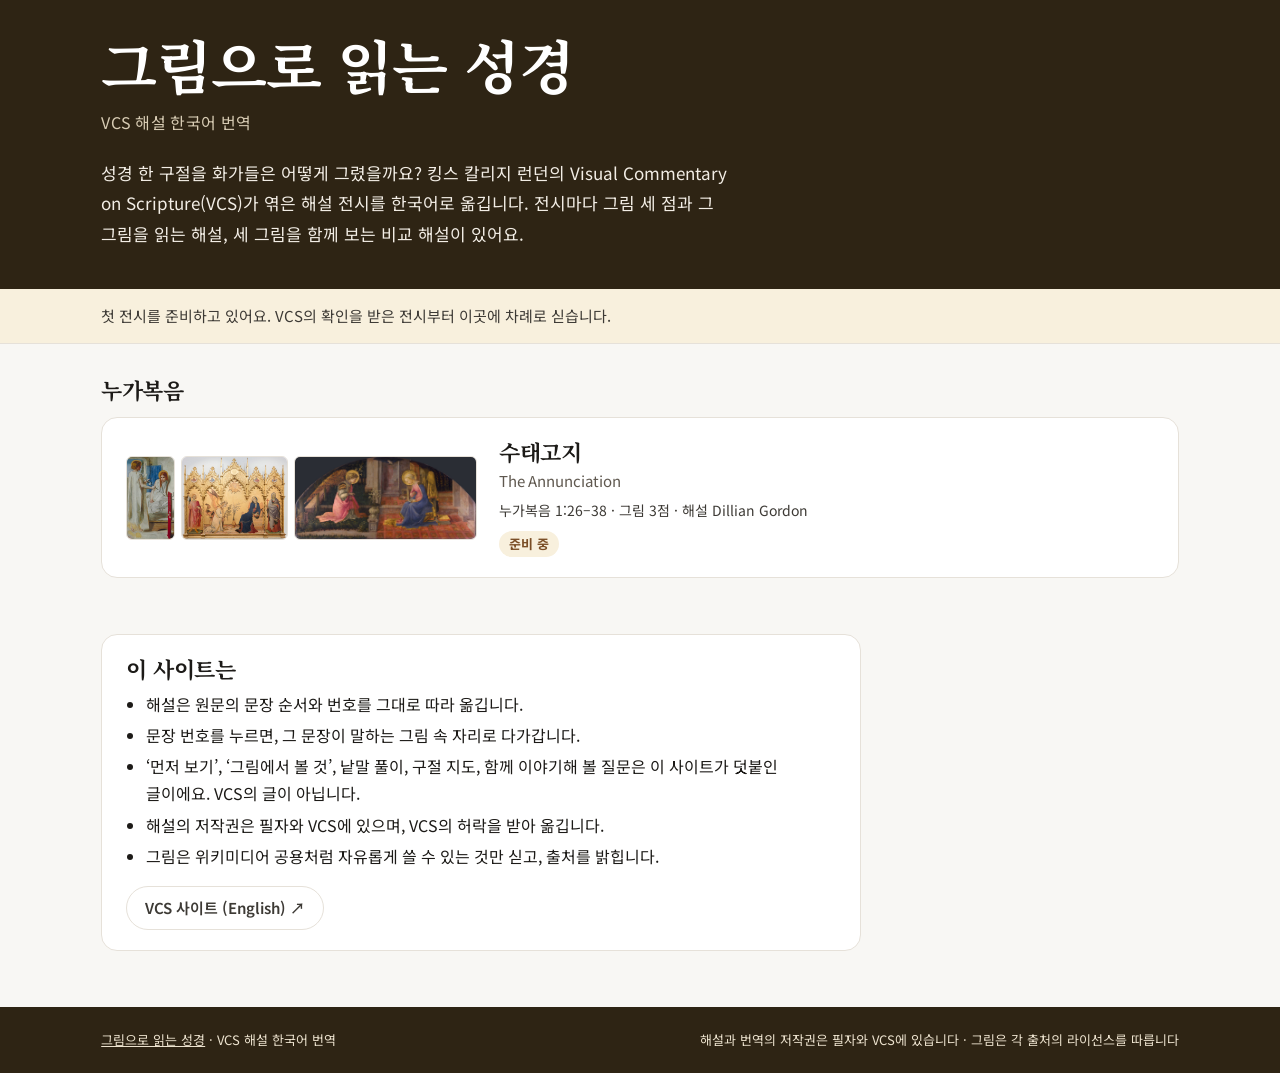
==== index.html @ fe36d5ec "그림으로 읽는 성경 첫 틀: 수태고지 전시와 페이지 만들기 도구 - 첫 화면, 수태고지 전시 페이지(번역 자리만 있는 틀), 페이지 만들기 도구 - 검토용 링크: 번역을 브라우저 " ====
<!doctype html>
<html lang="ko">
<head>
<meta charset="utf-8">
<meta name="viewport" content="width=device-width, initial-scale=1">
<meta name="robots" content="noindex">
<title>그림으로 읽는 성경 — VCS 해설 한국어 번역</title>
<meta name="description" content="킹스 칼리지 런던의 Visual Commentary on Scripture(VCS)가 엮은 해설 전시를 VCS의 허락을 받아 한국어로 옮기는 사이트.">
<link rel="preconnect" href="https://fonts.googleapis.com">
<link rel="preconnect" href="https://fonts.gstatic.com" crossorigin>
<link href="https://fonts.googleapis.com/css2?family=Noto+Sans+KR:wght@400;600;700&family=Noto+Serif+KR:wght@600;700&display=swap" rel="stylesheet">
<link rel="stylesheet" href="exhibit.css">
</head>
<body>
<!-- VCS의 확인을 받기 전까지는 검색에 나오지 않게(noindex) 둔다. -->
<header class="vx-top vx-home-top"><div class="vx-wrap">
  <h1>그림으로 읽는 성경</h1>
  <p class="vx-home-sub">VCS 해설 한국어 번역</p>
  <p class="vx-lead">성경 한 구절을 화가들은 어떻게 그렸을까요? 킹스 칼리지 런던의 Visual Commentary on Scripture(VCS)가 엮은 해설 전시를 한국어로 옮깁니다. 전시마다 그림 세 점과 그 그림을 읽는 해설, 세 그림을 함께 보는 비교 해설이 있어요.</p>
</div></header>

<div class="vx-notice"><div class="vx-wrap"><p>첫 전시를 준비하고 있어요. VCS의 확인을 받은 전시부터 이곳에 차례로 싣습니다.</p></div></div>

<main class="vx-wrap vx-main">
  <section class="vx-book" aria-labelledby="b-luke">
    <h2 id="b-luke">누가복음</h2>
    <a class="vx-card vx-ex" href="annunciation.html">
      <span class="strip" aria-hidden="true">
        <img src="img/annunciation/rossetti-650.jpg" alt="" width="48" height="84">
        <img src="img/annunciation/simone-1400.jpg" alt="" width="108" height="84">
        <img src="img/annunciation/lippi-1600.jpg" alt="" width="186" height="84">
      </span>
      <div>
        <h3>수태고지</h3>
        <p class="en" lang="en">The Annunciation</p>
        <p class="ref">누가복음 1:26–38 · 그림 3점 · 해설 Dillian Gordon</p>
        <span class="vx-chip-st">준비 중</span>
      </div>
    </a>
  </section>

  <section class="vx-card vx-about" aria-labelledby="about">
    <h2 id="about">이 사이트는</h2>
    <ul>
      <li>해설은 원문의 문장 순서와 번호를 그대로 따라 옮깁니다.</li>
      <li>문장 번호를 누르면, 그 문장이 말하는 그림 속 자리로 다가갑니다.</li>
      <li>‘먼저 보기’, ‘그림에서 볼 것’, 낱말 풀이, 구절 지도, 함께 이야기해 볼 질문은 이 사이트가 덧붙인 글이에요. VCS의 글이 아닙니다.</li>
      <li>해설의 저작권은 필자와 VCS에 있으며, VCS의 허락을 받아 옮깁니다.</li>
      <li>그림은 위키미디어 공용처럼 자유롭게 쓸 수 있는 것만 싣고, 출처를 밝힙니다.</li>
    </ul>
    <p class="vx-btns" style="margin:16px 0 0"><a class="vx-btn" href="https://thevcs.org/">VCS 사이트 (English) ↗</a></p>
  </section>
</main>

<footer class="vx-foot"><div class="vx-wrap">
  <span><a href="index.html">그림으로 읽는 성경</a> · VCS 해설 한국어 번역</span>
  <span>해설과 번역의 저작권은 필자와 VCS에 있습니다 · 그림은 각 출처의 라이선스를 따릅니다</span>
</div></footer>
</body>
</html>
---- exhibit.css ----
/* 그림으로 읽는 성경 (VCS 해설 한국어 번역) — 공통 모양
   VOICE 조용한 전시실 안내문처럼, 쉬운 말과 넉넉한 여백
   PICTURE 그림을 크게 걸고, 해설의 문장 번호를 누르면 그 자리로 다가간다
   COLOUR 따뜻한 종이색 바탕과 먹색 글, 금빛 한 점, 그림 위 표시는 짙은 청록 하나
   TYPE Noto Serif KR(제목) + Noto Sans KR(본문)
   LAYOUT 넓은 화면: 그림 왼쪽 고정, 해설 오른쪽 / 가로로 긴 그림·휴대폰: 그림 위, 해설 아래 */
:root{color-scheme:light dark;
--bg:light-dark(#F8F7F4,#151311);--surface:light-dark(#FFFFFF,#1E1B18);--ink:light-dark(#1C1A17,#F1ECE4);--ink2:light-dark(#3D3A35,#D9D2C7);
--muted:light-dark(#5F584F,#B3AA9E);--line:light-dark(#E6E1D9,#36312B);--accent:light-dark(#8C6414,#E6C46F);--soft:light-dark(#F8F0DD,#2F2716);
--deep:#2E2414;--flame:#E9B44C;--sand:light-dark(#F3EDE3,#25201A);--earth:light-dark(#7A4E26,#E3B98C);
--wall:#24211d;--pin:#00699F;--pin-ink:#FFFFFF;--hl:light-dark(#FCEFC8,#3A2F17);
--sans:"Noto Sans KR","Apple SD Gothic Neo","Malgun Gothic",system-ui,sans-serif;--serif:"Noto Serif KR","AppleMyungjo","Batang",serif}
*{box-sizing:border-box;min-width:0}
html,body{margin:0}
body{background:var(--bg);color:var(--ink);font:16px/1.7 var(--sans);word-break:keep-all;overflow-wrap:break-word;overflow-x:clip;-webkit-font-smoothing:antialiased}
img{max-width:100%;display:block}
a{color:var(--accent)}
a:focus-visible,button:focus-visible{outline:3px solid var(--accent);outline-offset:2px}
h1,h2,h3{font-family:var(--serif);margin:0;line-height:1.25;letter-spacing:-.02em;text-wrap:balance}
.vx-wrap{max-width:1180px;margin:0 auto;padding:0 max(4vw,16px)}

/* 머리 */
.vx-top{background:var(--deep);color:#F3EEE6;padding:24px 0 34px}
.vx-bar{display:flex;flex-wrap:wrap;align-items:center;justify-content:space-between;gap:12px}
.vx-crumb{display:flex;flex-wrap:wrap;gap:6px 8px;font-size:14px;color:#E9DFCB}
.vx-crumb a{color:inherit;text-decoration:none}
.vx-crumb a:hover{text-decoration:underline}
.vx-brand{display:inline-flex;flex-wrap:wrap;align-items:baseline;gap:2px 8px}
.vx-brand b{font-family:var(--serif);font-size:16px;font-weight:700;color:#fff;letter-spacing:-.01em}
.vx-brand small{font-size:12px;color:#D8CCB4;letter-spacing:.02em}
.vx-pill{display:inline-flex;align-items:center;min-height:44px;padding:0 18px;border-radius:999px;border:1px solid rgba(255,255,255,.45);color:#fff;font-size:14px;font-weight:700;text-decoration:none}
.vx-pill:hover{background:rgba(255,255,255,.1)}
.vx-ref{margin:18px 0 6px;font-size:15px;font-weight:700;color:var(--flame);letter-spacing:.02em}
.vx-top h1{font-size:clamp(34px,5vw,50px);color:#fff}
.vx-orig{margin:6px 0 0;font-size:18px;color:#EDE3CF}
.vx-meta{margin:6px 0 0;font-size:15px;color:#EDE3CF}

/* 출처 안내 */
.vx-notice{background:var(--soft);border-bottom:1px solid var(--line)}
.vx-notice p{margin:0;padding:14px 0;font-size:15px;color:var(--ink2)}
.vx-pending{margin:0 0 4px;padding:12px 16px;border:1px dashed var(--earth);border-radius:12px;color:var(--ink2);font-size:15px;background:var(--surface)}
.vx-review{display:flex;flex-wrap:wrap;align-items:center;gap:8px 16px}
.vx-review p{margin:0}
.vx-review .vx-en-note{flex:1 1 320px;font-size:14px;color:var(--muted)}
.vx-review .vx-btn[aria-pressed=true]{background:var(--pin);border-color:var(--pin);color:#fff}

main.vx-main{display:flex;flex-direction:column;gap:56px;padding-top:32px;padding-bottom:56px}

/* 본문 카드, 구절 지도 */
.vx-card{background:var(--surface);border:1px solid var(--line);border-radius:16px;padding:20px 24px}
.vx-eyebrow{margin:0 0 4px;font-size:13px;font-weight:700;color:var(--accent);letter-spacing:.04em}
.vx-passage{display:flex;flex-wrap:wrap;align-items:center;justify-content:space-between;gap:14px 24px}
.vx-passage h2{font-size:24px}
.vx-btns{display:flex;flex-wrap:wrap;gap:10px}
.vx-btn{display:inline-flex;align-items:center;min-height:44px;padding:0 18px;border-radius:999px;border:1px solid var(--line);background:var(--surface);color:var(--ink2);font:600 15px/1.2 var(--sans);text-decoration:none;cursor:pointer}
.vx-btn.solid{background:var(--accent);border-color:var(--accent);color:light-dark(#fff,#1C1A17)}
.vx-btn:hover{border-color:var(--accent)}
.vx-map h2{font-size:22px;margin-bottom:4px}
.vx-map .vx-lead{margin:0 0 12px;color:var(--muted);font-size:15px}
.vx-map ul{list-style:none;margin:0;padding:0;border-top:1px solid var(--line)}
.vx-map li{display:grid;grid-template-columns:minmax(0,1fr) auto;gap:6px 16px;align-items:center;padding:12px 0;border-bottom:1px solid var(--line)}
.vx-map .d{color:var(--ink2)}
.vx-map .v{font-weight:700;margin-right:8px}
.vx-map q{font-family:var(--serif);quotes:"“" "”"}
.vx-map .go{display:flex;flex-wrap:wrap;gap:8px;justify-content:flex-end}
.vx-chip{min-height:40px;padding:0 14px;border-radius:999px;border:1.5px solid var(--pin);background:transparent;color:light-dark(var(--pin),#7FC6EC);font:600 14px/1 var(--sans);cursor:pointer}
.vx-chip:hover{background:light-dark(#E6F2F9,#12303F)}

/* 작품 한 편 */
.vx-work{scroll-margin-top:12px}
.vx-head{max-width:760px}
.vx-head h2{font-size:clamp(26px,3.4vw,34px)}
.vx-sub{margin:6px 0 0;color:var(--muted);font-size:15px}
.vx-first{display:flex;gap:10px;align-items:baseline;margin:16px 0 0;padding:12px 16px;border-radius:12px;background:var(--soft);font-size:16px;max-width:760px}
.vx-first b{flex:none;font-size:13px;color:var(--earth);letter-spacing:.04em}
.vx-ours{font-size:12px;color:var(--muted);margin-left:auto;flex:none}
.vx-body{display:grid;grid-template-columns:minmax(0,1fr) minmax(0,1.05fr);gap:clamp(20px,3vw,40px);align-items:start;margin-top:22px}
.vx-body.tall{grid-template-columns:auto minmax(0,1fr)}
.vx-body.wide{grid-template-columns:minmax(0,1fr)}
.vx-body.wide .vx-text{max-width:780px}
.vx-viewer{position:sticky;top:12px}
.vx-body.wide .vx-viewer{position:static}

/* 그림 보기 */
.vx-stage{position:relative;width:min(100%,calc(72vh * var(--ar)));aspect-ratio:var(--ar);background:var(--wall);border-radius:8px;overflow:hidden;touch-action:pan-y;cursor:grab;user-select:none;-webkit-user-select:none}
.vx-body.tall .vx-viewer{width:min(46vw,calc(72vh * var(--ar)))}
.vx-body.tall .vx-stage{width:100%}
.vx-body.wide .vx-stage{width:min(100%,calc(64vh * var(--ar)))}
.vx-stage.zoomed{touch-action:none}
.vx-stage.drag{cursor:grabbing}
.vx-world{position:absolute;inset:0;transform-origin:0 0;will-change:transform}
.vx-world img{width:100%;height:100%;pointer-events:none;-webkit-user-drag:none}
.vx-ov{position:absolute;inset:0;pointer-events:none}
.vx-pin{position:absolute;width:30px;height:30px;margin:-15px 0 0 -15px;border-radius:50%;border:2px solid #fff;background:var(--pin);color:var(--pin-ink);font:700 14px/1 var(--sans);display:grid;place-items:center;box-shadow:0 0 0 2px rgba(0,0,0,.5);cursor:pointer;pointer-events:auto;padding:0;transition:opacity .2s}
.vx-pin.dim{opacity:.3}
.vx-pin:focus-visible{outline:3px solid #fff;outline-offset:3px}
.vx-box{position:absolute;border:3px solid #2FB7F0;box-shadow:0 0 0 2px rgba(0,0,0,.55);border-radius:3px}
.vx-tag{position:absolute;left:-3px;bottom:100%;margin-bottom:5px;background:rgba(20,22,26,.9);color:#fff;font:500 13px/1.35 var(--sans);padding:2px 8px;border-radius:4px;white-space:nowrap}
.vx-tag.in{bottom:auto;top:4px;left:4px;margin:0}
.vx-tag.under{bottom:auto;top:100%;margin:5px 0 0}
.vx-load{position:absolute;left:10px;bottom:10px;background:rgba(20,22,26,.8);color:#fff;font-size:13px;padding:5px 10px;border-radius:14px}
.vx-ctl{display:flex;flex-wrap:wrap;gap:6px;align-items:center;margin-top:8px}
.vx-ctl button{min-width:44px;height:40px;border-radius:20px;border:1px solid var(--line);background:var(--surface);color:var(--ink);font:600 15px/1 var(--sans);padding:0 14px;cursor:pointer}
.vx-ctl .hint{font-size:13px;color:var(--muted);margin-left:4px}
.vx-cap{margin:8px 0 0;font-size:14px;line-height:1.6;color:var(--muted)}
.vx-cap b{color:var(--ink)}
.vx-spot{margin-top:12px;padding:14px 16px;border-radius:12px;background:var(--surface);border:1px solid var(--line)}
.vx-spot h3{display:flex;align-items:baseline;gap:10px;font-size:18px}
.vx-spot .no{font:700 30px/1 var(--serif);color:var(--pin)}
.vx-spot p{margin:8px 0 0;font-size:15px}
.vx-spot .look b{margin-right:6px;color:var(--earth);font-size:13px}
.vx-spot .nav{display:flex;flex-wrap:wrap;gap:6px;margin-top:10px}
.vx-spot .nav button{min-height:40px;padding:0 14px;border-radius:20px;border:0;background:var(--ink);color:var(--bg);font:600 14px/1 var(--sans);cursor:pointer}
.vx-spot .nav button[disabled]{opacity:.35;cursor:default}
.vx-spot .nav .back{display:none;background:var(--soft);color:var(--ink)}

/* 해설 글 */
.vx-text{font-size:17px;line-height:1.9}
.vx-text p{margin:0 0 1.1em}
.vx-s{border-radius:6px;transition:background .25s}
.vx-s.on{background:var(--hl);box-shadow:0 0 0 4px var(--hl)}
.vx-sn{display:inline-grid;place-items:center;min-width:24px;height:24px;margin:0 6px 0 2px;padding:0 5px;border-radius:12px;border:1.5px solid var(--pin);background:transparent;color:light-dark(var(--pin),#7FC6EC);font:700 12px/1 var(--sans);vertical-align:2px;cursor:pointer}
.vx-sn:hover,.vx-s.on .vx-sn{background:var(--pin);color:#fff}
.vx-sn.plain{border-color:var(--line);color:var(--muted);cursor:default;background:transparent}
.vx-ph{color:var(--muted);font-size:15px}
.vx-ph i{font-style:normal;display:inline-block;height:10px;width:min(60%,280px);border-radius:5px;background:var(--line);margin-right:8px;vertical-align:middle}
.vx-php .vx-s{display:flex;align-items:center;margin:3px 0}
.vx-php .vx-sn{flex:none;vertical-align:0}
.vx-php .vx-ph{display:flex;align-items:center;gap:10px;flex:1;min-width:0;line-height:1.5}
.vx-php .vx-ph i{flex:0 0 clamp(48px,28%,160px);width:auto;margin:0}
.vx-tn{font-size:14px;color:var(--earth);background:var(--sand);border-radius:6px;padding:1px 6px;margin:0 2px}
.vx-tn b{font-weight:700;margin-right:4px}
/* 검토용: 영어 원문 나란히 보기 */
.vx-en{display:none}
.vx-en-on .vx-s.has-en{display:block;margin:0 0 .9em}
.vx-en-on .vx-en{display:block;margin:4px 0 0 32px;padding:6px 10px;border-left:3px solid var(--line);font:15px/1.65 Georgia,"Times New Roman",serif;color:var(--muted)}
.vx-gl{font:inherit;color:inherit;background:none;border:0;padding:0;border-bottom:2px dotted var(--accent);cursor:help}
.vx-pop{position:absolute;z-index:20;max-width:min(340px,86vw);padding:12px 14px;border-radius:12px;background:var(--ink);color:var(--bg);font-size:15px;line-height:1.6;box-shadow:0 8px 24px rgba(0,0,0,.25)}
.vx-pop b{display:block;margin-bottom:2px}
.vx-pop[hidden]{display:none}
.vx-refs{font-size:14px;color:var(--muted);margin:0}

/* 12번 그림으로 보기 */
.vx-fig{margin:8px 0 28px;padding:18px 20px;border:1px solid var(--line);border-radius:16px;background:var(--surface);font-size:15px;line-height:1.7}
.vx-fig h3{font-size:19px;margin-bottom:6px}
.vx-fig .row{display:grid;grid-template-columns:repeat(2,minmax(0,1fr));gap:14px;margin:12px 0}
.vx-fig figure{margin:0}
.vx-fig img{border-radius:8px;width:100%;height:auto}
.vx-fig figcaption{margin-top:6px;font-size:14px;color:var(--ink2)}
.vx-fig ul{margin:6px 0 0;padding-left:20px}
.vx-fig .cr{margin:8px 0 0;font-size:13px;color:var(--muted)}

/* 비교 해설 */
.vx-thumbs{display:flex;flex-wrap:wrap;gap:12px;margin:18px 0 6px}
.vx-thumbs a{display:flex;flex-direction:column;gap:4px;text-decoration:none;color:var(--muted);font-size:13px}
.vx-thumbs img{height:110px;width:auto;border-radius:6px;border:1px solid var(--line)}
.vx-comp .vx-text{max-width:780px;margin-top:18px}

/* 우리 질문 */
.vx-qs{border:2px dashed light-dark(#C9BCA6,#5A4D3B);border-radius:20px;padding:24px 28px;max-width:860px}
.vx-qs .tag{margin:0;font-size:13px;font-weight:700;color:var(--earth);letter-spacing:.04em}
.vx-qs h2{font-size:24px;margin:6px 0 10px}
.vx-qs ol{margin:0 0 12px;padding-left:22px;color:var(--ink2)}

/* 출처 */
.vx-credits{border-top:1px solid var(--line);padding-top:24px;font-size:14px;line-height:1.75;color:var(--ink2)}
.vx-credits h2{font-family:var(--sans);font-size:16px;font-weight:700;color:var(--ink);margin-bottom:12px}
.vx-credits .cols{display:flex;flex-wrap:wrap;gap:16px 36px}
.vx-credits .cols>div{flex:1 1 320px}
.vx-credits p{margin:0 0 8px}
.vx-credits h3{font-family:var(--sans);font-size:14px;margin:14px 0 4px}
.vx-credits ul{margin:0;padding-left:20px}
.vx-todo{color:light-dark(#8A4B12,#F0C38E);font-weight:700}
.vx-foot{background:var(--deep);color:#EDE3CF;padding:22px 0;font-size:13px}
.vx-foot .vx-wrap{display:flex;flex-wrap:wrap;justify-content:space-between;gap:8px 24px}
.vx-foot a{color:inherit}

@media (max-width:900px){
  .vx-body,.vx-body.tall{grid-template-columns:minmax(0,1fr)}
  .vx-viewer{position:static}
  .vx-body.tall .vx-viewer{width:auto}
  .vx-body.tall .vx-stage{width:min(100%,calc(64vh * var(--ar)));margin:0 auto}
  .vx-stage{width:min(100%,calc(64vh * var(--ar)))}
  .vx-spot .nav .back{display:inline-block}
  .vx-map li{grid-template-columns:minmax(0,1fr)}
  .vx-map .go{justify-content:flex-start}
}
@media (max-width:600px){
  .vx-pin{width:26px;height:26px;margin:-13px 0 0 -13px;font-size:12px}
  .vx-fig .row{grid-template-columns:minmax(0,1fr)}
  .vx-text{font-size:16px}
  .vx-thumbs{display:grid;grid-template-columns:repeat(3,minmax(0,1fr));gap:8px}
  .vx-thumbs a{font-size:12px;line-height:1.4}
  .vx-thumbs img{width:100%;height:auto;aspect-ratio:4/3;object-fit:cover}
}
@media (prefers-reduced-motion:reduce){.vx-s{transition:none}}

/* PDF로 저장할 때 */
@media print{
  :root{color-scheme:light}
  body{background:#fff}
  .vx-top{padding:14px 0 18px}
  .vx-ctl,.vx-spot,.vx-load,.vx-chip,.vx-pill,.vx-btns,.vx-pop,.no-print{display:none!important}
  .vx-viewer{position:static;width:auto!important}
  .vx-stage{width:min(100%,15cm,calc(20cm * var(--ar)))!important;margin:0 auto;break-inside:avoid}
  .vx-body,.vx-body.tall{display:block}
  .vx-text{margin-top:14px;font-size:11pt;line-height:1.75}
  .vx-sn{border-color:#00699F;color:#00699F}
  .vx-gl{border-bottom:0}
  .vx-work,.vx-comp{break-before:page}
  .vx-fig,.vx-qs,.vx-map{break-inside:avoid}
  .vx-refs{break-before:avoid}
  .vx-review .vx-btn,.vx-review .vx-en-note{display:none!important}
  .vx-en-on .vx-en{break-inside:avoid}
  .vx-text p:last-of-type{orphans:3}
  main.vx-main{gap:24px}
}

/* 첫 화면 */
.vx-home-top{padding:28px 0 40px}
.vx-home-top h1{font-size:clamp(38px,6vw,58px);color:#fff}
.vx-home-top .vx-home-sub{margin:8px 0 0;font-size:16px;color:#D8CCB4;letter-spacing:.02em}
.vx-home-top .vx-lead{margin:22px 0 0;max-width:640px;font-size:17px;line-height:1.8;color:#F3EEE6}
.vx-book{display:flex;flex-direction:column;gap:14px}
.vx-book h2{font-size:22px}
.vx-ex{display:grid;grid-template-columns:auto minmax(0,1fr);gap:16px 22px;align-items:center;text-decoration:none;color:inherit}
.vx-ex:hover{border-color:var(--accent)}
.vx-ex .strip{display:flex;gap:6px}
.vx-ex .strip img{height:84px;width:auto;border-radius:6px;border:1px solid var(--line)}
.vx-ex h3{font-size:22px}
.vx-ex .en{margin:2px 0 0;color:var(--muted);font-size:15px}
.vx-ex .ref{margin:6px 0 0;font-size:14px;color:var(--ink2)}
.vx-chip-st{display:inline-block;margin-top:8px;padding:2px 10px;border-radius:999px;background:var(--soft);color:var(--earth);font-size:13px;font-weight:700}
.vx-about{max-width:760px}
.vx-about h2{font-size:22px;margin-bottom:8px}
.vx-about ul{margin:0;padding-left:20px}
.vx-about li{margin:4px 0}
@media (max-width:600px){.vx-ex{grid-template-columns:minmax(0,1fr)}.vx-ex .strip img{height:64px}}
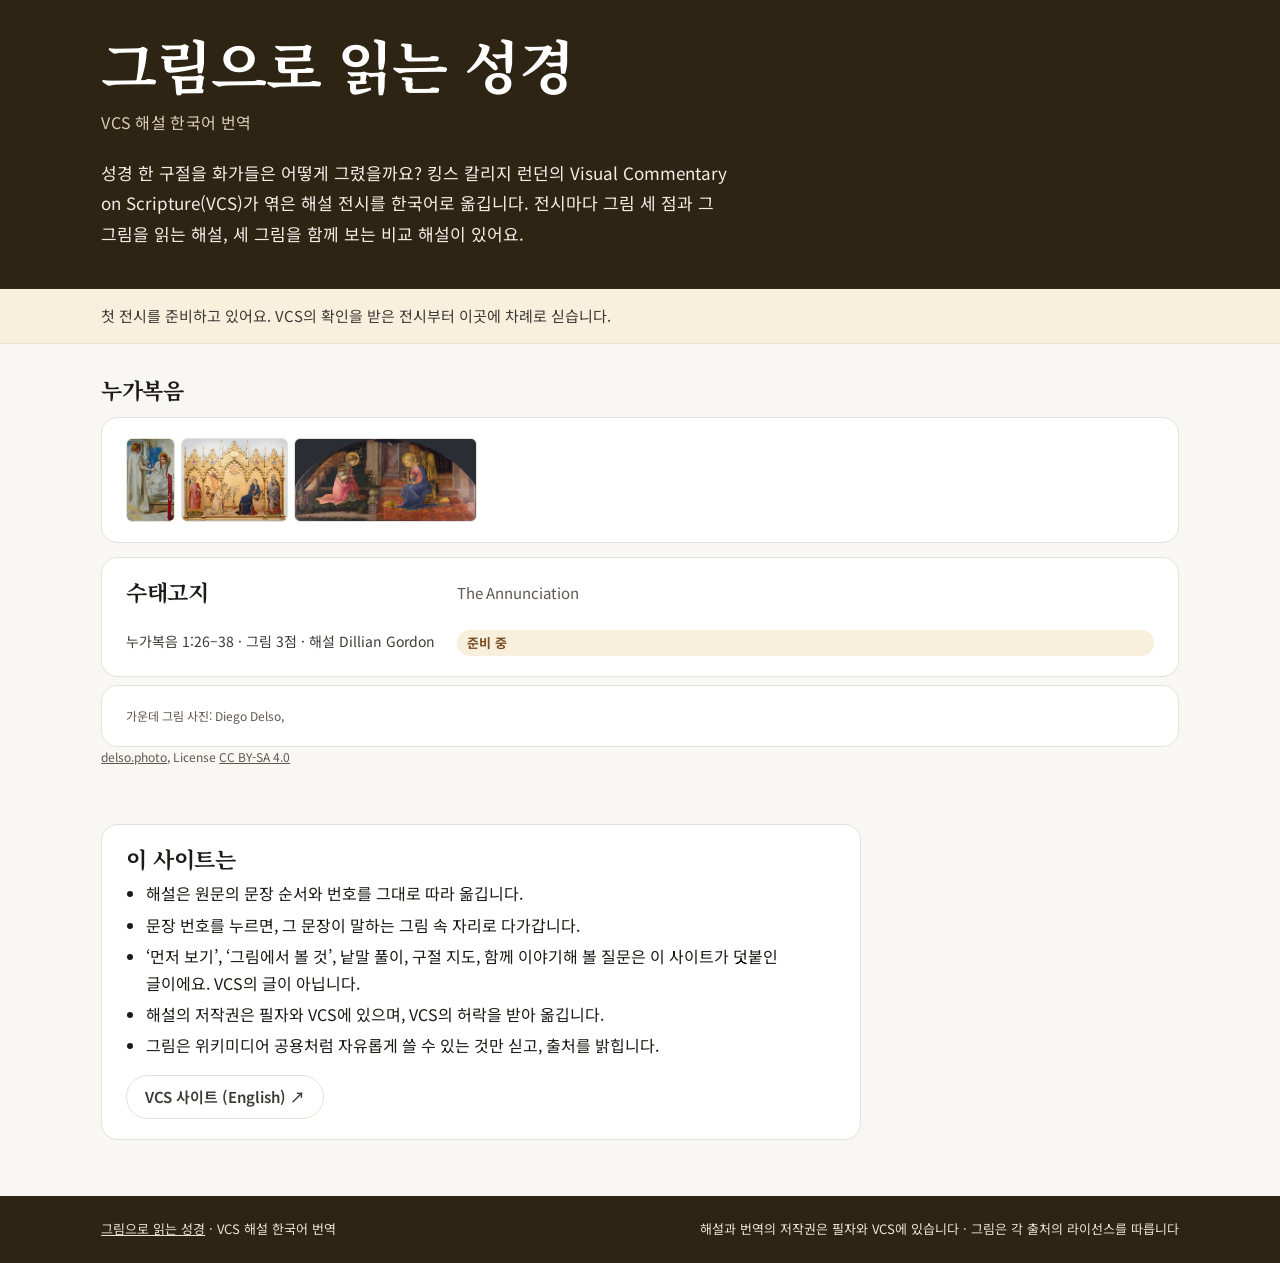
==== commit 3a72f812: "시모네 사진 출처(Diego Delso, CC BY-SA 4.0)를 그림 곁에 적고, 검토 링크 안내를 자세히 - 시모네 그림 아래, 비교 해설의 작은 그림, 첫 화면 카드에 "D" ====
--- a/index.html
+++ b/index.html
@@ -9,7 +9,7 @@
 <link rel="preconnect" href="https://fonts.googleapis.com">
 <link rel="preconnect" href="https://fonts.gstatic.com" crossorigin>
 <link href="https://fonts.googleapis.com/css2?family=Noto+Sans+KR:wght@400;600;700&family=Noto+Serif+KR:wght@600;700&display=swap" rel="stylesheet">
-<link rel="stylesheet" href="exhibit.css">
+<link rel="stylesheet" href="exhibit.css?v=4">
 </head>
 <body>
 <!-- VCS의 확인을 받기 전까지는 검색에 나오지 않게(noindex) 둔다. -->
@@ -35,6 +35,7 @@
         <p class="en" lang="en">The Annunciation</p>
         <p class="ref">누가복음 1:26–38 · 그림 3점 · 해설 Dillian Gordon</p>
         <span class="vx-chip-st">준비 중</span>
+        <p class="vx-photo-line">가운데 그림 사진: Diego Delso, <a href="https://delso.photo">delso.photo</a>, License <a href="https://creativecommons.org/licenses/by-sa/4.0/deed.ko">CC BY-SA 4.0</a></p>
       </div>
     </a>
   </section>
--- a/exhibit.css
+++ b/exhibit.css
@@ -41,6 +41,7 @@
 .vx-pending{margin:0 0 4px;padding:12px 16px;border:1px dashed var(--earth);border-radius:12px;color:var(--ink2);font-size:15px;background:var(--surface)}
 .vx-review{display:flex;flex-wrap:wrap;align-items:center;gap:8px 16px}
 .vx-review p{margin:0}
+.vx-opening{max-width:1180px;margin:0 auto;padding:40px max(4vw,16px);color:var(--muted)}
 .vx-review .vx-en-note{flex:1 1 320px;font-size:14px;color:var(--muted)}
 .vx-review .vx-btn[aria-pressed=true]{background:var(--pin);border-color:var(--pin);color:#fff}
 
@@ -104,6 +105,11 @@
 .vx-ctl .hint{font-size:13px;color:var(--muted);margin-left:4px}
 .vx-cap{margin:8px 0 0;font-size:14px;line-height:1.6;color:var(--muted)}
 .vx-cap b{color:var(--ink)}
+.vx-photo{font-size:13px;color:var(--muted)}
+.vx-photo a{color:inherit}
+.vx-thumbs .vx-photo{font-size:11px;line-height:1.35}
+.vx-photo-line{margin:8px 0 0;font-size:12px;color:var(--muted)}
+.vx-photo-line a{color:inherit}
 .vx-spot{margin-top:12px;padding:14px 16px;border-radius:12px;background:var(--surface);border:1px solid var(--line)}
 .vx-spot h3{display:flex;align-items:baseline;gap:10px;font-size:18px}
 .vx-spot .no{font:700 30px/1 var(--serif);color:var(--pin)}
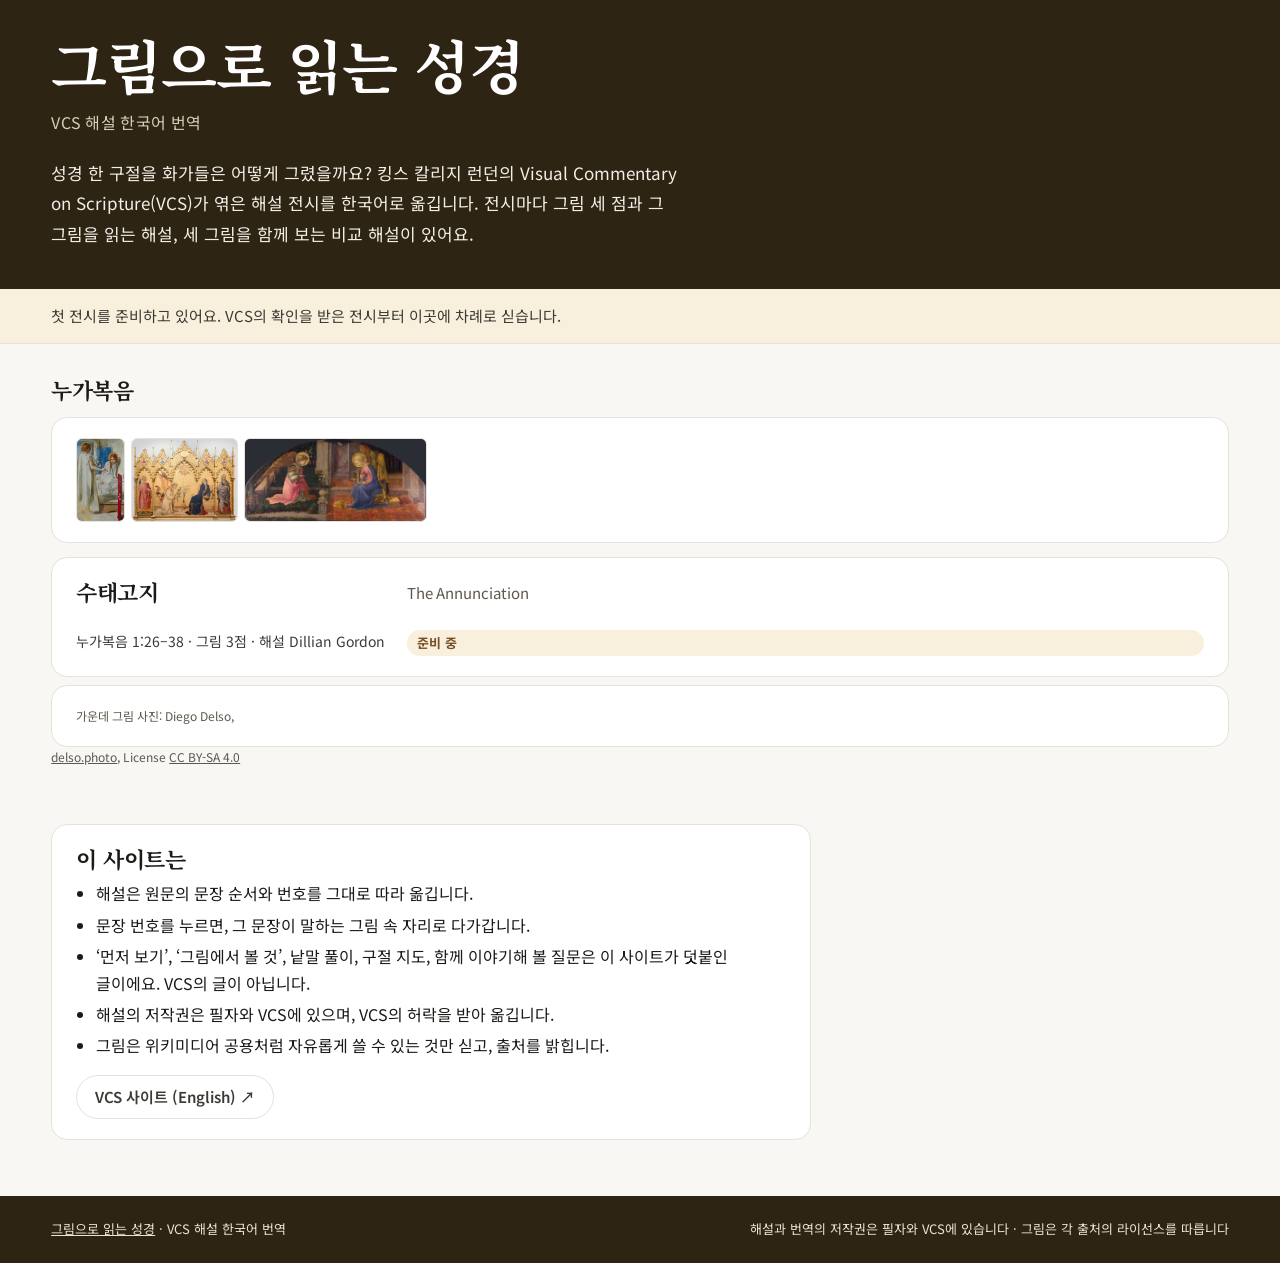
==== commit 67a2a0ed: "그림을 크게: 화면 가득 보기, 넓어진 그림 칸, 비교 그림과 12번 도판 키우기 - 그림마다 '크게 보기': 그림을 화면 가득 띄우고, 고른 번호의 해설 문장을 곁에 보여 준다." ====
--- a/index.html
+++ b/index.html
@@ -9,7 +9,7 @@
 <link rel="preconnect" href="https://fonts.googleapis.com">
 <link rel="preconnect" href="https://fonts.gstatic.com" crossorigin>
 <link href="https://fonts.googleapis.com/css2?family=Noto+Sans+KR:wght@400;600;700&family=Noto+Serif+KR:wght@600;700&display=swap" rel="stylesheet">
-<link rel="stylesheet" href="exhibit.css?v=4">
+<link rel="stylesheet" href="exhibit.css?v=5">
 </head>
 <body>
 <!-- VCS의 확인을 받기 전까지는 검색에 나오지 않게(noindex) 둔다. -->
--- a/exhibit.css
+++ b/exhibit.css
@@ -17,7 +17,7 @@
 a{color:var(--accent)}
 a:focus-visible,button:focus-visible{outline:3px solid var(--accent);outline-offset:2px}
 h1,h2,h3{font-family:var(--serif);margin:0;line-height:1.25;letter-spacing:-.02em;text-wrap:balance}
-.vx-wrap{max-width:1180px;margin:0 auto;padding:0 max(4vw,16px)}
+.vx-wrap{max-width:1440px;margin:0 auto;padding:0 max(4vw,16px)}
 
 /* 머리 */
 .vx-top{background:var(--deep);color:#F3EEE6;padding:24px 0 34px}
@@ -75,18 +75,20 @@
 .vx-first{display:flex;gap:10px;align-items:baseline;margin:16px 0 0;padding:12px 16px;border-radius:12px;background:var(--soft);font-size:16px;max-width:760px}
 .vx-first b{flex:none;font-size:13px;color:var(--earth);letter-spacing:.04em}
 .vx-ours{font-size:12px;color:var(--muted);margin-left:auto;flex:none}
-.vx-body{display:grid;grid-template-columns:minmax(0,1fr) minmax(0,1.05fr);gap:clamp(20px,3vw,40px);align-items:start;margin-top:22px}
+.vx-body{display:grid;grid-template-columns:minmax(0,1.45fr) minmax(0,1fr);gap:clamp(20px,3vw,44px);align-items:start;margin-top:22px}
+.vx-body .vx-text{max-width:680px}
 .vx-body.tall{grid-template-columns:auto minmax(0,1fr)}
 .vx-body.wide{grid-template-columns:minmax(0,1fr)}
-.vx-body.wide .vx-text{max-width:780px}
+.vx-body.wide .vx-text{max-width:800px}
 .vx-viewer{position:sticky;top:12px}
 .vx-body.wide .vx-viewer{position:static}
 
 /* 그림 보기 */
 .vx-stage{position:relative;width:min(100%,calc(72vh * var(--ar)));aspect-ratio:var(--ar);background:var(--wall);border-radius:8px;overflow:hidden;touch-action:pan-y;cursor:grab;user-select:none;-webkit-user-select:none}
-.vx-body.tall .vx-viewer{width:min(46vw,calc(72vh * var(--ar)))}
+.vx-stage{width:min(100%,calc(82vh * var(--ar)))}
+.vx-body.tall .vx-viewer{width:min(50vw,calc(84vh * var(--ar)))}
 .vx-body.tall .vx-stage{width:100%}
-.vx-body.wide .vx-stage{width:min(100%,calc(64vh * var(--ar)))}
+.vx-body.wide .vx-stage{width:min(100%,calc(80vh * var(--ar)))}
 .vx-stage.zoomed{touch-action:none}
 .vx-stage.drag{cursor:grabbing}
 .vx-world{position:absolute;inset:0;transform-origin:0 0;will-change:transform}
@@ -103,11 +105,14 @@
 .vx-ctl{display:flex;flex-wrap:wrap;gap:6px;align-items:center;margin-top:8px}
 .vx-ctl button{min-width:44px;height:40px;border-radius:20px;border:1px solid var(--line);background:var(--surface);color:var(--ink);font:600 15px/1 var(--sans);padding:0 14px;cursor:pointer}
 .vx-ctl .hint{font-size:13px;color:var(--muted);margin-left:4px}
+.vx-ctl .big{background:var(--accent);border-color:var(--accent);color:light-dark(#fff,#1C1A17)}
+.vx-ctl .only-full{display:none}
+.vx-tap{margin:14px 0 6px;font-size:14px;color:var(--muted)}
 .vx-cap{margin:8px 0 0;font-size:14px;line-height:1.6;color:var(--muted)}
 .vx-cap b{color:var(--ink)}
 .vx-photo{font-size:13px;color:var(--muted)}
+.vx-cap .vx-photo{display:block;margin-top:2px}
 .vx-photo a{color:inherit}
-.vx-thumbs .vx-photo{font-size:11px;line-height:1.35}
 .vx-photo-line{margin:8px 0 0;font-size:12px;color:var(--muted)}
 .vx-photo-line a{color:inherit}
 .vx-spot{margin-top:12px;padding:14px 16px;border-radius:12px;background:var(--surface);border:1px solid var(--line)}
@@ -149,17 +154,24 @@
 /* 12번 그림으로 보기 */
 .vx-fig{margin:8px 0 28px;padding:18px 20px;border:1px solid var(--line);border-radius:16px;background:var(--surface);font-size:15px;line-height:1.7}
 .vx-fig h3{font-size:19px;margin-bottom:6px}
-.vx-fig .row{display:grid;grid-template-columns:repeat(2,minmax(0,1fr));gap:14px;margin:12px 0}
+.vx-fig .row{display:grid;grid-template-columns:minmax(0,1fr);gap:22px;margin:8px 0 14px}
+.vx-body.wide .vx-fig{width:min(1180px,calc(100vw - 2 * max(4vw,16px)))}
+.pic{display:block;width:100%;padding:0;border:0;background:none;cursor:zoom-in;border-radius:8px;overflow:hidden}
+.pic:focus-visible{outline:3px solid var(--accent);outline-offset:3px}
 .vx-fig figure{margin:0}
 .vx-fig img{border-radius:8px;width:100%;height:auto}
-.vx-fig figcaption{margin-top:6px;font-size:14px;color:var(--ink2)}
+.vx-fig figcaption{margin-top:8px;font-size:15px;color:var(--ink2)}
 .vx-fig ul{margin:6px 0 0;padding-left:20px}
 .vx-fig .cr{margin:8px 0 0;font-size:13px;color:var(--muted)}
 
 /* 비교 해설 */
-.vx-thumbs{display:flex;flex-wrap:wrap;gap:12px;margin:18px 0 6px}
-.vx-thumbs a{display:flex;flex-direction:column;gap:4px;text-decoration:none;color:var(--muted);font-size:13px}
-.vx-thumbs img{height:110px;width:auto;border-radius:6px;border:1px solid var(--line)}
+.vx-compare{display:flex;gap:14px;align-items:flex-start;margin:6px 0 10px}
+.vx-compare figure{flex:var(--ar) 1 0;min-width:0;margin:0}
+.vx-compare img{width:100%;height:auto;aspect-ratio:var(--ar);border-radius:8px}
+.vx-compare figcaption{margin-top:6px;font-size:14px;line-height:1.45;color:var(--muted)}
+.vx-compare figcaption a{color:var(--ink2);font-weight:600;text-decoration:none}
+.vx-compare figcaption a:hover{text-decoration:underline}
+.vx-compare figcaption small{display:block;font-size:12px}
 .vx-comp .vx-text{max-width:780px;margin-top:18px}
 
 /* 우리 질문 */
@@ -185,8 +197,9 @@
   .vx-body,.vx-body.tall{grid-template-columns:minmax(0,1fr)}
   .vx-viewer{position:static}
   .vx-body.tall .vx-viewer{width:auto}
-  .vx-body.tall .vx-stage{width:min(100%,calc(64vh * var(--ar)));margin:0 auto}
-  .vx-stage{width:min(100%,calc(64vh * var(--ar)))}
+  .vx-body .vx-text{max-width:none}
+  .vx-body.tall .vx-stage{width:min(100%,calc(72vh * var(--ar)));margin:0 auto}
+  .vx-stage{width:min(100%,calc(72vh * var(--ar)))}
   .vx-spot .nav .back{display:inline-block}
   .vx-map li{grid-template-columns:minmax(0,1fr)}
   .vx-map .go{justify-content:flex-start}
@@ -195,9 +208,8 @@
   .vx-pin{width:26px;height:26px;margin:-13px 0 0 -13px;font-size:12px}
   .vx-fig .row{grid-template-columns:minmax(0,1fr)}
   .vx-text{font-size:16px}
-  .vx-thumbs{display:grid;grid-template-columns:repeat(3,minmax(0,1fr));gap:8px}
-  .vx-thumbs a{font-size:12px;line-height:1.4}
-  .vx-thumbs img{width:100%;height:auto;aspect-ratio:4/3;object-fit:cover}
+  .vx-compare{overflow-x:auto;scroll-snap-type:x mandatory;padding-bottom:8px;margin-right:calc(-1 * max(4vw,16px))}
+  .vx-compare figure{flex:none;width:calc(260px * var(--ar));scroll-snap-align:start}
 }
 @media (prefers-reduced-motion:reduce){.vx-s{transition:none}}
 
@@ -216,11 +228,47 @@
   .vx-work,.vx-comp{break-before:page}
   .vx-fig,.vx-qs,.vx-map{break-inside:avoid}
   .vx-refs{break-before:avoid}
-  .vx-review .vx-btn,.vx-review .vx-en-note{display:none!important}
+  .vx-review .vx-btn,.vx-review .vx-en-note,.vx-tap,.vx-closefull{display:none!important}
   .vx-en-on .vx-en{break-inside:avoid}
   .vx-text p:last-of-type{orphans:3}
   main.vx-main{gap:24px}
 }
+
+/* 크게 보기 — 그림을 화면 가득, 고른 번호의 해설 문장을 곁에 */
+html.vx-noscroll{overflow:hidden}
+.vx-closefull{display:none}
+.vx-viewer.vx-fullmode{--ph:clamp(180px,34vh,320px);position:fixed;inset:0;z-index:1000;width:auto!important;margin:0;padding:12px;background:#12100e;color:#EDE6DA;
+  display:grid;gap:12px;grid-template-columns:minmax(0,1fr);grid-template-rows:minmax(0,1fr) var(--ph);grid-template-areas:"stage" "panel"}
+.vx-viewer.vx-fullmode.side{--ph:0px;grid-template-columns:minmax(0,1fr) 380px;grid-template-rows:minmax(0,1fr);grid-template-areas:"stage panel"}
+.vx-viewer.vx-fullmode.bare{--ph:52px}
+.vx-fullmode .vx-stage{grid-area:stage;justify-self:center;align-self:center;margin:0;border-radius:4px;touch-action:none;width:min(100%,calc((100vh - var(--ph) - 36px) * var(--ar)))!important}
+@supports (height:100dvh){.vx-fullmode .vx-stage{width:min(100%,calc((100dvh - var(--ph) - 36px) * var(--ar)))!important}}
+.vx-fullmode .vx-panel{grid-area:panel;min-height:0;overflow:auto;overscroll-behavior:contain;padding-right:4px}
+.vx-fullmode.side .vx-panel{padding-top:56px}
+.vx-fullmode .vx-ctl{margin-top:0}
+.vx-fullmode .vx-ctl .only-full{display:inline-block}
+.vx-fullmode .vx-ctl .hint,.vx-fullmode .vx-cap{color:#B9AFA1}
+.vx-fullmode .vx-cap b{color:#EDE6DA}
+.vx-fullmode .vx-spot{background:#1d1a17;border-color:#3a342d;color:#EDE6DA}
+.vx-fullmode .vx-spot .look b{color:#E3B98C}
+.vx-fullmode .vx-spot .nav button{background:#EDE6DA;color:#1C1A17}
+.vx-fullmode .vx-spot .nav .back{display:none!important}
+.vx-fullmode .vx-spot .no{color:#7FC6EC}
+.vx-fullmode.bare .vx-spot,.vx-fullmode.bare .vx-cap .l,.vx-fullmode.bare .vx-ctl .hint{display:none}
+.vx-fullmode.bare .vx-panel{display:flex;flex-wrap:wrap;align-items:center;gap:6px 16px;overflow:hidden}
+.vx-fullmode.bare .vx-cap{margin:0}
+.vx-fullmode .vx-closefull,.vx-lightbox .vx-closefull{display:grid;place-items:center;position:absolute;top:16px;right:16px;z-index:5;width:44px;height:44px;border-radius:50%;border:0;background:rgba(237,230,218,.94);color:#1C1A17;font:700 18px/1 var(--sans);cursor:pointer}
+.vx-sent{display:block;margin:12px 0 0;padding-top:10px;border-top:1px solid #3a342d;font-size:17px;line-height:1.85;color:#F3EEE6}
+.vx-sent .vx-tn{background:#2c2620;color:#E3B98C}
+.vx-sent .vx-en{margin-left:0}
+
+/* 도판 화면 가득 */
+.vx-lightbox{position:fixed;inset:0;z-index:1001;background:rgba(14,12,10,.97);display:flex;flex-direction:column;align-items:center;justify-content:center;gap:10px;padding:64px 16px 16px;overflow:auto}
+.vx-lightbox img{max-width:100%;max-height:calc(100vh - 140px);object-fit:contain;border-radius:6px;cursor:zoom-in;background:#fff}
+.vx-lightbox p{margin:0;max-width:900px;color:#EDE6DA;font-size:15px;line-height:1.6}
+.vx-lightbox.actual{justify-content:flex-start;align-items:flex-start}
+.vx-lightbox.actual img{max-width:none;max-height:none;cursor:zoom-out}
+.vx-lightbox .vx-closefull{position:fixed}
 
 /* 첫 화면 */
 .vx-home-top{padding:28px 0 40px}
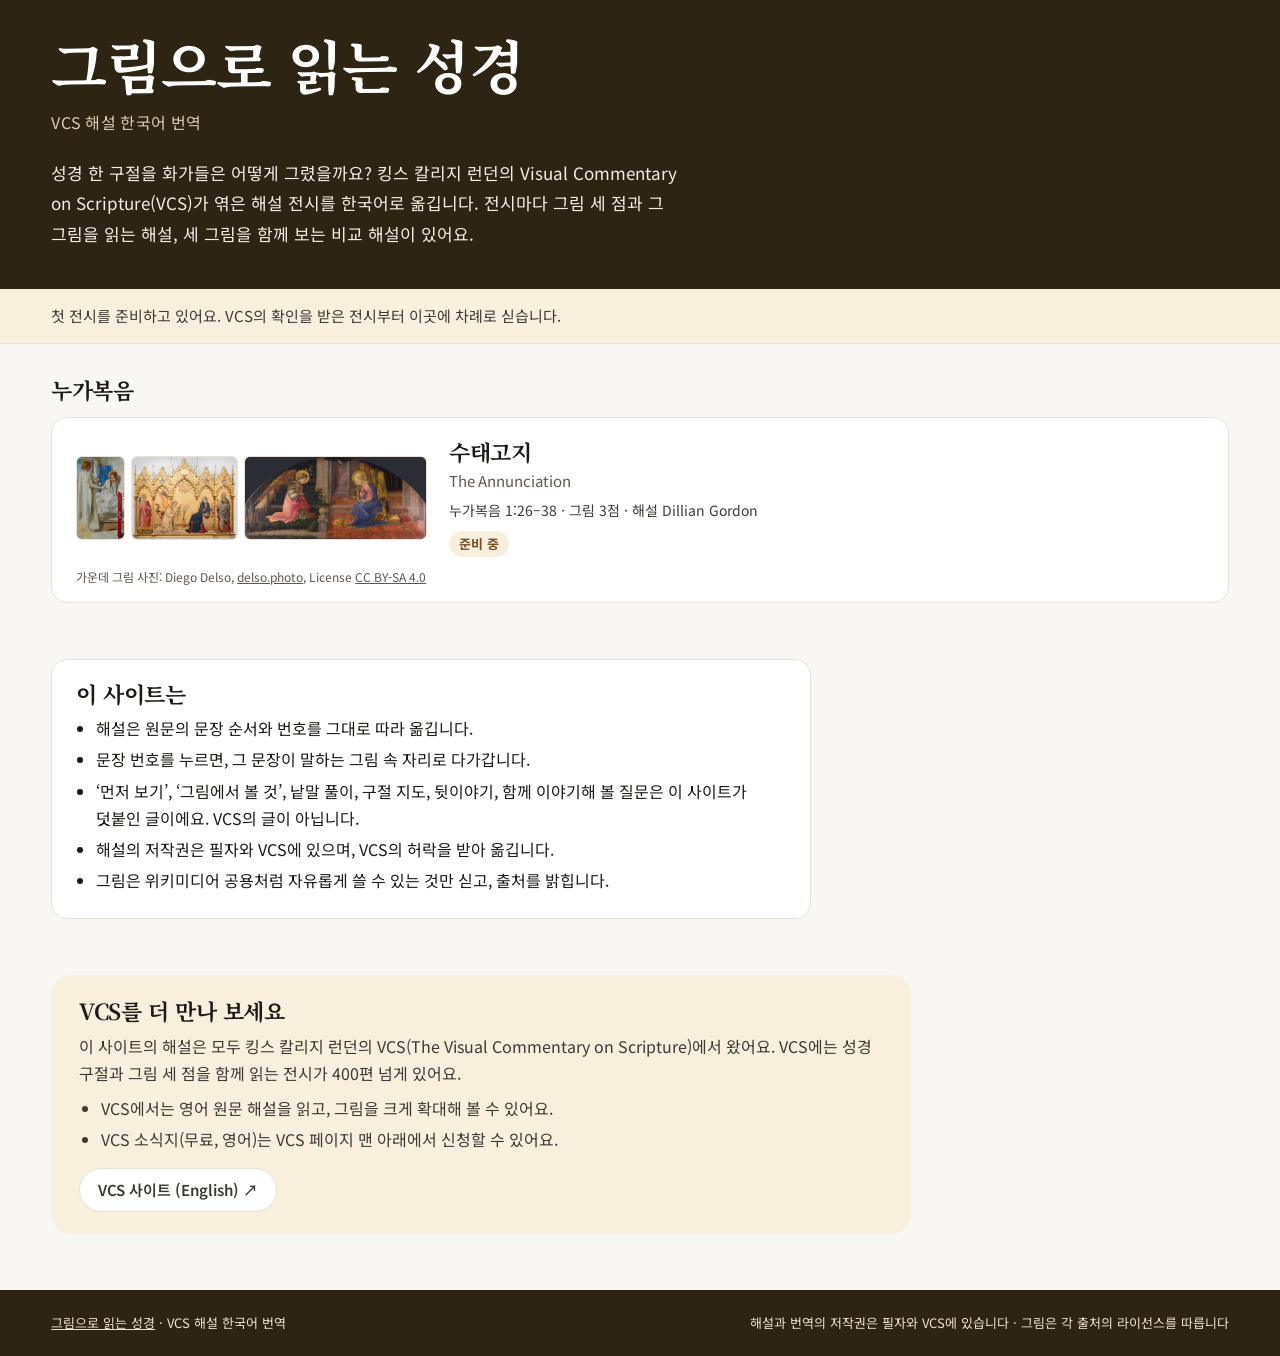
==== commit d9d847cf: "뒷이야기와 'VCS를 더 만나 보세요' 더하기, 그림 카드 두 곳 고침 - 해설 끝에 접어 두는 '뒷이야기' 상자: 로세티 12번(모델), 리피 3번(그림 모양),   비교 해설 " ====
--- a/index.html
+++ b/index.html
@@ -9,7 +9,7 @@
 <link rel="preconnect" href="https://fonts.googleapis.com">
 <link rel="preconnect" href="https://fonts.gstatic.com" crossorigin>
 <link href="https://fonts.googleapis.com/css2?family=Noto+Sans+KR:wght@400;600;700&family=Noto+Serif+KR:wght@600;700&display=swap" rel="stylesheet">
-<link rel="stylesheet" href="exhibit.css?v=5">
+<link rel="stylesheet" href="exhibit.css?v=6">
 </head>
 <body>
 <!-- VCS의 확인을 받기 전까지는 검색에 나오지 않게(noindex) 둔다. -->
@@ -24,20 +24,23 @@
 <main class="vx-wrap vx-main">
   <section class="vx-book" aria-labelledby="b-luke">
     <h2 id="b-luke">누가복음</h2>
-    <a class="vx-card vx-ex" href="annunciation.html">
-      <span class="strip" aria-hidden="true">
-        <img src="img/annunciation/rossetti-650.jpg" alt="" width="48" height="84">
-        <img src="img/annunciation/simone-1400.jpg" alt="" width="108" height="84">
-        <img src="img/annunciation/lippi-1600.jpg" alt="" width="186" height="84">
-      </span>
-      <div>
-        <h3>수태고지</h3>
-        <p class="en" lang="en">The Annunciation</p>
-        <p class="ref">누가복음 1:26–38 · 그림 3점 · 해설 Dillian Gordon</p>
-        <span class="vx-chip-st">준비 중</span>
-        <p class="vx-photo-line">가운데 그림 사진: Diego Delso, <a href="https://delso.photo">delso.photo</a>, License <a href="https://creativecommons.org/licenses/by-sa/4.0/deed.ko">CC BY-SA 4.0</a></p>
-      </div>
-    </a>
+    <!-- 전시 카드: 링크(a.go) 안에 다른 링크를 넣지 않는다. 사진가 표기처럼 링크가 있는 줄은 a.go 밖, 카드 안에 둔다 -->
+    <div class="vx-card vx-ex">
+      <a class="go" href="annunciation.html">
+        <span class="strip" aria-hidden="true">
+          <img src="img/annunciation/rossetti-650.jpg" alt="" width="48" height="84">
+          <img src="img/annunciation/simone-1400.jpg" alt="" width="108" height="84">
+          <img src="img/annunciation/lippi-1600.jpg" alt="" width="186" height="84">
+        </span>
+        <div class="txt">
+          <h3>수태고지</h3>
+          <span class="en" lang="en">The Annunciation</span>
+          <span class="ref">누가복음 1:26–38 · 그림 3점 · 해설 Dillian Gordon</span>
+          <span class="vx-chip-st">준비 중</span>
+        </div>
+      </a>
+      <p class="vx-photo-line">가운데 그림 사진: Diego Delso, <a href="https://delso.photo">delso.photo</a>, License <a href="https://creativecommons.org/licenses/by-sa/4.0/deed.ko">CC BY-SA 4.0</a></p>
+    </div>
   </section>
 
   <section class="vx-card vx-about" aria-labelledby="about">
@@ -45,11 +48,20 @@
     <ul>
       <li>해설은 원문의 문장 순서와 번호를 그대로 따라 옮깁니다.</li>
       <li>문장 번호를 누르면, 그 문장이 말하는 그림 속 자리로 다가갑니다.</li>
-      <li>‘먼저 보기’, ‘그림에서 볼 것’, 낱말 풀이, 구절 지도, 함께 이야기해 볼 질문은 이 사이트가 덧붙인 글이에요. VCS의 글이 아닙니다.</li>
+      <li>‘먼저 보기’, ‘그림에서 볼 것’, 낱말 풀이, 구절 지도, 뒷이야기, 함께 이야기해 볼 질문은 이 사이트가 덧붙인 글이에요. VCS의 글이 아닙니다.</li>
       <li>해설의 저작권은 필자와 VCS에 있으며, VCS의 허락을 받아 옮깁니다.</li>
       <li>그림은 위키미디어 공용처럼 자유롭게 쓸 수 있는 것만 싣고, 출처를 밝힙니다.</li>
     </ul>
-    <p class="vx-btns" style="margin:16px 0 0"><a class="vx-btn" href="https://thevcs.org/">VCS 사이트 (English) ↗</a></p>
+  </section>
+
+  <section class="vx-more" aria-labelledby="more">
+    <h2 id="more">VCS를 더 만나 보세요</h2>
+    <p>이 사이트의 해설은 모두 킹스 칼리지 런던의 VCS(The Visual Commentary on Scripture)에서 왔어요. VCS에는 성경 구절과 그림 세 점을 함께 읽는 전시가 400편 넘게 있어요.</p>
+    <ul>
+      <li>VCS에서는 영어 원문 해설을 읽고, 그림을 크게 확대해 볼 수 있어요.</li>
+      <li>VCS 소식지(무료, 영어)는 VCS 페이지 맨 아래에서 신청할 수 있어요.</li>
+    </ul>
+    <p class="vx-btns"><a class="vx-btn" href="https://thevcs.org/">VCS 사이트 (English) ↗</a></p>
   </section>
 </main>
 
--- a/exhibit.css
+++ b/exhibit.css
@@ -180,6 +180,27 @@
 .vx-qs h2{font-size:24px;margin:6px 0 10px}
 .vx-qs ol{margin:0 0 12px;padding-left:22px;color:var(--ink2)}
 
+/* 뒷이야기: 더 궁금한 독자를 위해 접어 둔 글 */
+.vx-back{margin:4px 0 20px;padding:10px 18px 8px;border-radius:14px;background:var(--sand);font-size:15px;line-height:1.75}
+.vx-back .tag{margin:2px 0 2px;font-size:13px;font-weight:700;color:var(--earth);letter-spacing:.04em}
+.vx-back details{border-top:1px dashed light-dark(#D9CDB8,#4A4032)}
+.vx-back details:first-of-type{border-top:0}
+.vx-back summary{cursor:pointer;padding:9px 0;font-weight:700;color:var(--ink)}
+.vx-back summary::marker{color:var(--earth)}
+.vx-back .in{padding:0 0 12px}
+.vx-back .in p{margin:0 0 8px;color:var(--ink2)}
+.vx-back .meta{display:flex;flex-wrap:wrap;align-items:center;gap:6px 14px;margin:0;font-size:13.5px;color:var(--muted)}
+.vx-back .meta .vx-chip{min-height:34px;padding:0 12px;font-size:13px}
+.vx-en-on .vx-back .vx-en,.vx-en-on .vx-more .vx-en{margin:0 0 8px;font-size:14.5px}
+
+/* VCS를 더 만나 보세요 */
+.vx-more{max-width:860px;padding:22px 28px;border-radius:20px;background:var(--soft)}
+.vx-more h2{font-size:22px;margin:0 0 8px}
+.vx-more p{margin:0 0 8px;color:var(--ink2)}
+.vx-more ul{margin:0;padding-left:22px;color:var(--ink2)}
+.vx-more li{margin:4px 0}
+.vx-more .vx-btns{margin:14px 0 0}
+
 /* 출처 */
 .vx-credits{border-top:1px solid var(--line);padding-top:24px;font-size:14px;line-height:1.75;color:var(--ink2)}
 .vx-credits h2{font-family:var(--sans);font-size:16px;font-weight:700;color:var(--ink);margin-bottom:12px}
@@ -226,7 +247,8 @@
   .vx-sn{border-color:#00699F;color:#00699F}
   .vx-gl{border-bottom:0}
   .vx-work,.vx-comp{break-before:page}
-  .vx-fig,.vx-qs,.vx-map{break-inside:avoid}
+  .vx-fig,.vx-qs,.vx-map,.vx-back details,.vx-more{break-inside:avoid}
+  .vx-back{background:none;border:1px solid #ddd}
   .vx-refs{break-before:avoid}
   .vx-review .vx-btn,.vx-review .vx-en-note,.vx-tap,.vx-closefull{display:none!important}
   .vx-en-on .vx-en{break-inside:avoid}
@@ -277,16 +299,19 @@
 .vx-home-top .vx-lead{margin:22px 0 0;max-width:640px;font-size:17px;line-height:1.8;color:#F3EEE6}
 .vx-book{display:flex;flex-direction:column;gap:14px}
 .vx-book h2{font-size:22px}
-.vx-ex{display:grid;grid-template-columns:auto minmax(0,1fr);gap:16px 22px;align-items:center;text-decoration:none;color:inherit}
-.vx-ex:hover{border-color:var(--accent)}
+.vx-ex{padding:0}
+.vx-ex:hover,.vx-ex:focus-within{border-color:var(--accent)}
+.vx-ex .go{display:grid;grid-template-columns:auto minmax(0,1fr);gap:16px 22px;align-items:center;padding:20px 24px;text-decoration:none;color:inherit;border-radius:16px}
+.vx-ex .txt{display:block}
 .vx-ex .strip{display:flex;gap:6px}
 .vx-ex .strip img{height:84px;width:auto;border-radius:6px;border:1px solid var(--line)}
 .vx-ex h3{font-size:22px}
-.vx-ex .en{margin:2px 0 0;color:var(--muted);font-size:15px}
-.vx-ex .ref{margin:6px 0 0;font-size:14px;color:var(--ink2)}
+.vx-ex .en{display:block;margin:2px 0 0;color:var(--muted);font-size:15px}
+.vx-ex .ref{display:block;margin:6px 0 0;font-size:14px;color:var(--ink2)}
+.vx-ex .vx-photo-line{margin:-10px 0 0;padding:0 24px 14px}
 .vx-chip-st{display:inline-block;margin-top:8px;padding:2px 10px;border-radius:999px;background:var(--soft);color:var(--earth);font-size:13px;font-weight:700}
 .vx-about{max-width:760px}
 .vx-about h2{font-size:22px;margin-bottom:8px}
 .vx-about ul{margin:0;padding-left:20px}
 .vx-about li{margin:4px 0}
-@media (max-width:600px){.vx-ex{grid-template-columns:minmax(0,1fr)}.vx-ex .strip img{height:64px}}
+@media (max-width:600px){.vx-ex .go{grid-template-columns:minmax(0,1fr)}.vx-ex .strip img{height:64px}}
